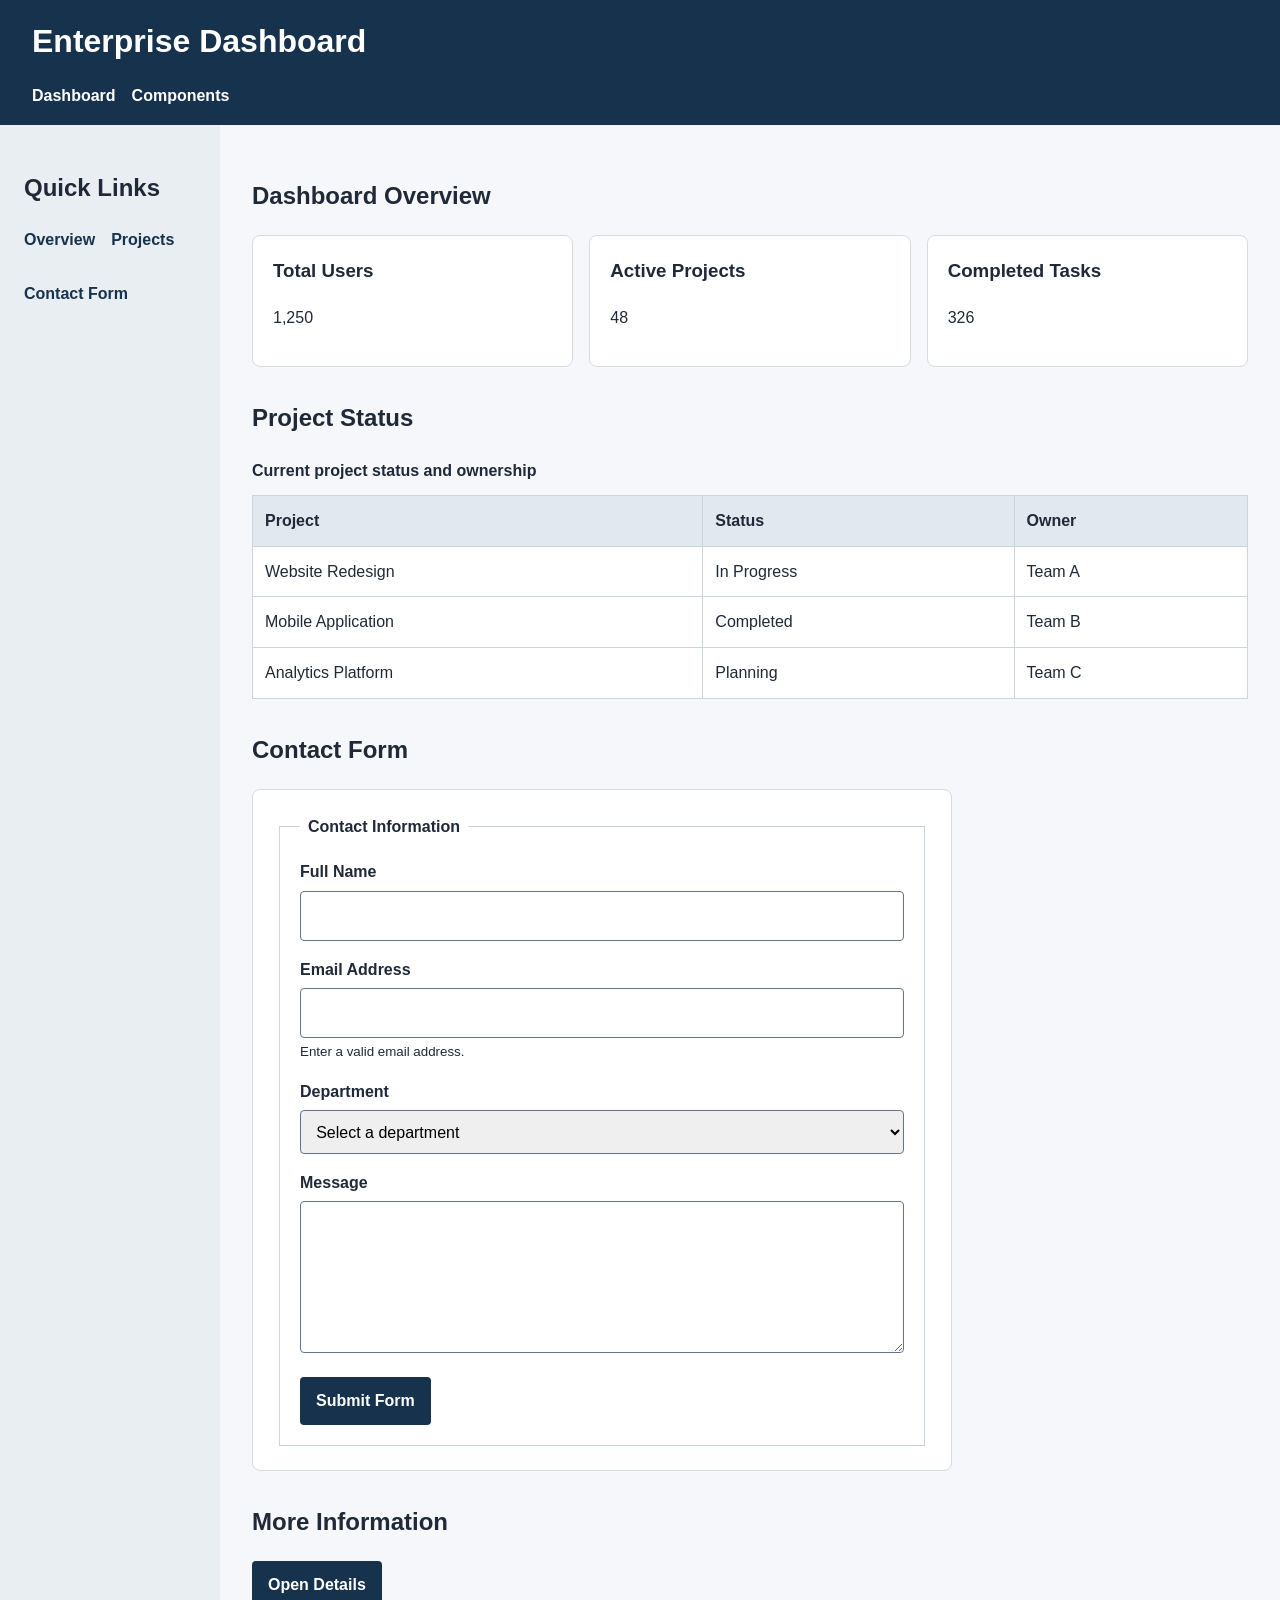
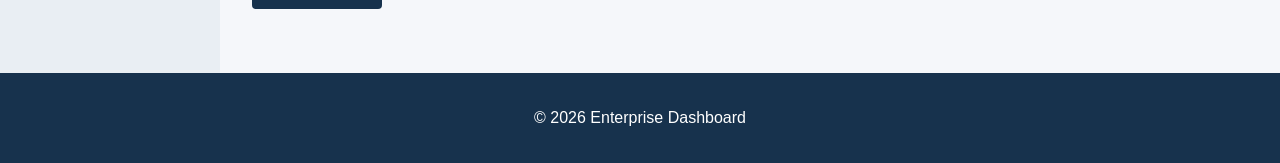
==== index.html @ 15814608 "Add initial enterprise dashboard HTML structure This file contains the complete structure and stylin" ====
<!DOCTYPE html>
<html lang="en">
<head>
    <meta charset="UTF-8">
    <meta name="viewport" content="width=device-width, initial-scale=1.0">
    <meta
        name="description"
        content="Accessible enterprise dashboard built with semantic HTML5."
    >
    <title>Enterprise Dashboard</title>

    <style>
        * {
            box-sizing: border-box;
        }

        body {
            margin: 0;
            font-family: Arial, sans-serif;
            line-height: 1.6;
            background: #f5f7fa;
            color: #1f2937;
        }

        header {
            background: #17324d;
            color: white;
            padding: 1rem 2rem;
        }

        header h1 {
            margin: 0 0 1rem;
        }

        nav ul {
            display: flex;
            flex-wrap: wrap;
            gap: 1rem;
            list-style: none;
            padding: 0;
            margin: 0;
        }

        nav a {
            color: white;
            text-decoration: none;
            font-weight: bold;
        }

        nav a:focus,
        button:focus,
        input:focus,
        select:focus,
        textarea:focus {
            outline: 3px solid #f4b400;
            outline-offset: 2px;
        }

        .layout {
            display: grid;
            grid-template-columns: 220px 1fr;
            min-height: 70vh;
        }

        aside {
            background: #e9eef3;
            padding: 1.5rem;
        }

        aside ul {
            list-style: none;
            padding: 0;
        }

        aside li {
            margin-bottom: 0.75rem;
        }

        aside a {
            color: #17324d;
            font-weight: bold;
        }

        main {
            padding: 2rem;
            max-width: 1200px;
        }

        section {
            margin-bottom: 2rem;
        }

        .cards {
            display: grid;
            grid-template-columns: repeat(3, 1fr);
            gap: 1rem;
        }

        article {
            background: white;
            border: 1px solid #d5dbe1;
            border-radius: 8px;
            padding: 1.25rem;
        }

        article h3 {
            margin-top: 0;
        }

        table {
            width: 100%;
            border-collapse: collapse;
            background: white;
        }

        caption {
            text-align: left;
            font-weight: bold;
            margin-bottom: 0.75rem;
        }

        th,
        td {
            border: 1px solid #cbd5e1;
            padding: 0.75rem;
            text-align: left;
        }

        th {
            background: #e2e8f0;
        }

        form {
            background: white;
            padding: 1.5rem;
            border: 1px solid #d5dbe1;
            border-radius: 8px;
            max-width: 700px;
        }

        fieldset {
            border: 1px solid #cbd5e1;
            padding: 1.25rem;
        }

        legend {
            font-weight: bold;
            padding: 0 0.5rem;
        }

        .form-group {
            margin-bottom: 1rem;
        }

        label {
            display: block;
            font-weight: bold;
            margin-bottom: 0.35rem;
        }

        input,
        select,
        textarea {
            width: 100%;
            padding: 0.7rem;
            border: 1px solid #64748b;
            border-radius: 4px;
            font: inherit;
        }

        button {
            background: #17324d;
            color: white;
            border: 0;
            padding: 0.7rem 1rem;
            border-radius: 4px;
            cursor: pointer;
            font: inherit;
            font-weight: bold;
        }

        button:hover {
            opacity: 0.9;
        }

        dialog {
            width: min(90%, 500px);
            border: 0;
            border-radius: 8px;
            padding: 1.5rem;
            box-shadow: 0 10px 30px rgba(0, 0, 0, 0.25);
        }

        dialog::backdrop {
            background: rgba(0, 0, 0, 0.5);
        }

        footer {
            background: #17324d;
            color: white;
            text-align: center;
            padding: 1rem;
        }

        @media (max-width: 800px) {
            .layout {
                grid-template-columns: 1fr;
            }

            .cards {
                grid-template-columns: 1fr;
            }

            main {
                padding: 1rem;
            }
        }
    </style>
</head>

<body>

<header>
    <h1>Enterprise Dashboard</h1>

    <nav aria-label="Main navigation">
        <ul>
            <li><a href="index.html">Dashboard</a></li>
            <li><a href="components.html">Components</a></li>
        </ul>
    </nav>
</header>

<div class="layout">

    <aside aria-label="Sidebar navigation">
        <h2>Quick Links</h2>

        <nav aria-label="Sidebar navigation">
            <ul>
                <li><a href="#overview">Overview</a></li>
                <li><a href="#projects">Projects</a></li>
                <li><a href="#contact">Contact Form</a></li>
            </ul>
        </nav>
    </aside>

    <main>

        <section id="overview" aria-labelledby="overview-heading">
            <h2 id="overview-heading">Dashboard Overview</h2>

            <div class="cards">

                <article>
                    <h3>Total Users</h3>
                    <p>1,250</p>
                </article>

                <article>
                    <h3>Active Projects</h3>
                    <p>48</p>
                </article>

                <article>
                    <h3>Completed Tasks</h3>
                    <p>326</p>
                </article>

            </div>
        </section>

        <section id="projects" aria-labelledby="projects-heading">
            <h2 id="projects-heading">Project Status</h2>

            <table>
                <caption>Current project status and ownership</caption>

                <thead>
                    <tr>
                        <th scope="col">Project</th>
                        <th scope="col">Status</th>
                        <th scope="col">Owner</th>
                    </tr>
                </thead>

                <tbody>
                    <tr>
                        <td>Website Redesign</td>
                        <td>In Progress</td>
                        <td>Team A</td>
                    </tr>

                    <tr>
                        <td>Mobile Application</td>
                        <td>Completed</td>
                        <td>Team B</td>
                    </tr>

                    <tr>
                        <td>Analytics Platform</td>
                        <td>Planning</td>
                        <td>Team C</td>
                    </tr>
                </tbody>
            </table>
        </section>

        <section id="contact" aria-labelledby="contact-heading">
            <h2 id="contact-heading">Contact Form</h2>

            <form action="#" method="post">

                <fieldset>
                    <legend>Contact Information</legend>

                    <div class="form-group">
                        <label for="full-name">Full Name</label>
                        <input
                            type="text"
                            id="full-name"
                            name="full-name"
                            autocomplete="name"
                            required
                            aria-required="true"
                        >
                    </div>

                    <div class="form-group">
                        <label for="email">Email Address</label>
                        <input
                            type="email"
                            id="email"
                            name="email"
                            autocomplete="email"
                            required
                            aria-required="true"
                            aria-describedby="email-help"
                        >
                        <small id="email-help">
                            Enter a valid email address.
                        </small>
                    </div>

                    <div class="form-group">
                        <label for="department">Department</label>
                        <select
                            id="department"
                            name="department"
                            required
                            aria-required="true"
                        >
                            <option value="">Select a department</option>
                            <option value="sales">Sales</option>
                            <option value="support">Support</option>
                            <option value="development">Development</option>
                        </select>
                    </div>

                    <div class="form-group">
                        <label for="message">Message</label>
                        <textarea
                            id="message"
                            name="message"
                            rows="5"
                            required
                            aria-required="true"
                        ></textarea>
                    </div>

                    <button type="submit">Submit Form</button>
                </fieldset>

            </form>
        </section>

        <section aria-labelledby="dialog-heading">
            <h2 id="dialog-heading">More Information</h2>

            <button
                type="button"
                id="open-dialog"
                aria-haspopup="dialog"
            >
                Open Details
            </button>

            <dialog id="details-dialog" aria-labelledby="details-title">
                <h2 id="details-title">Dashboard Details</h2>

                <p>
                    This dashboard demonstrates semantic HTML5 structure,
                    accessible forms, tables, navigation, and modal dialog behavior.
                </p>

                <button type="button" id="close-dialog">
                    Close
                </button>
            </dialog>
        </section>

    </main>
</div>

<footer>
    <p>&copy; 2026 Enterprise Dashboard</p>
</footer>

<script>
    const dialog = document.getElementById("details-dialog");
    const openButton = document.getElementById("open-dialog");
    const closeButton = document.getElementById("close-dialog");

    openButton.addEventListener("click", function () {
        dialog.showModal();
    });

    closeButton.addEventListener("click", function () {
        dialog.close();
    });
</script>

</body>
</html>
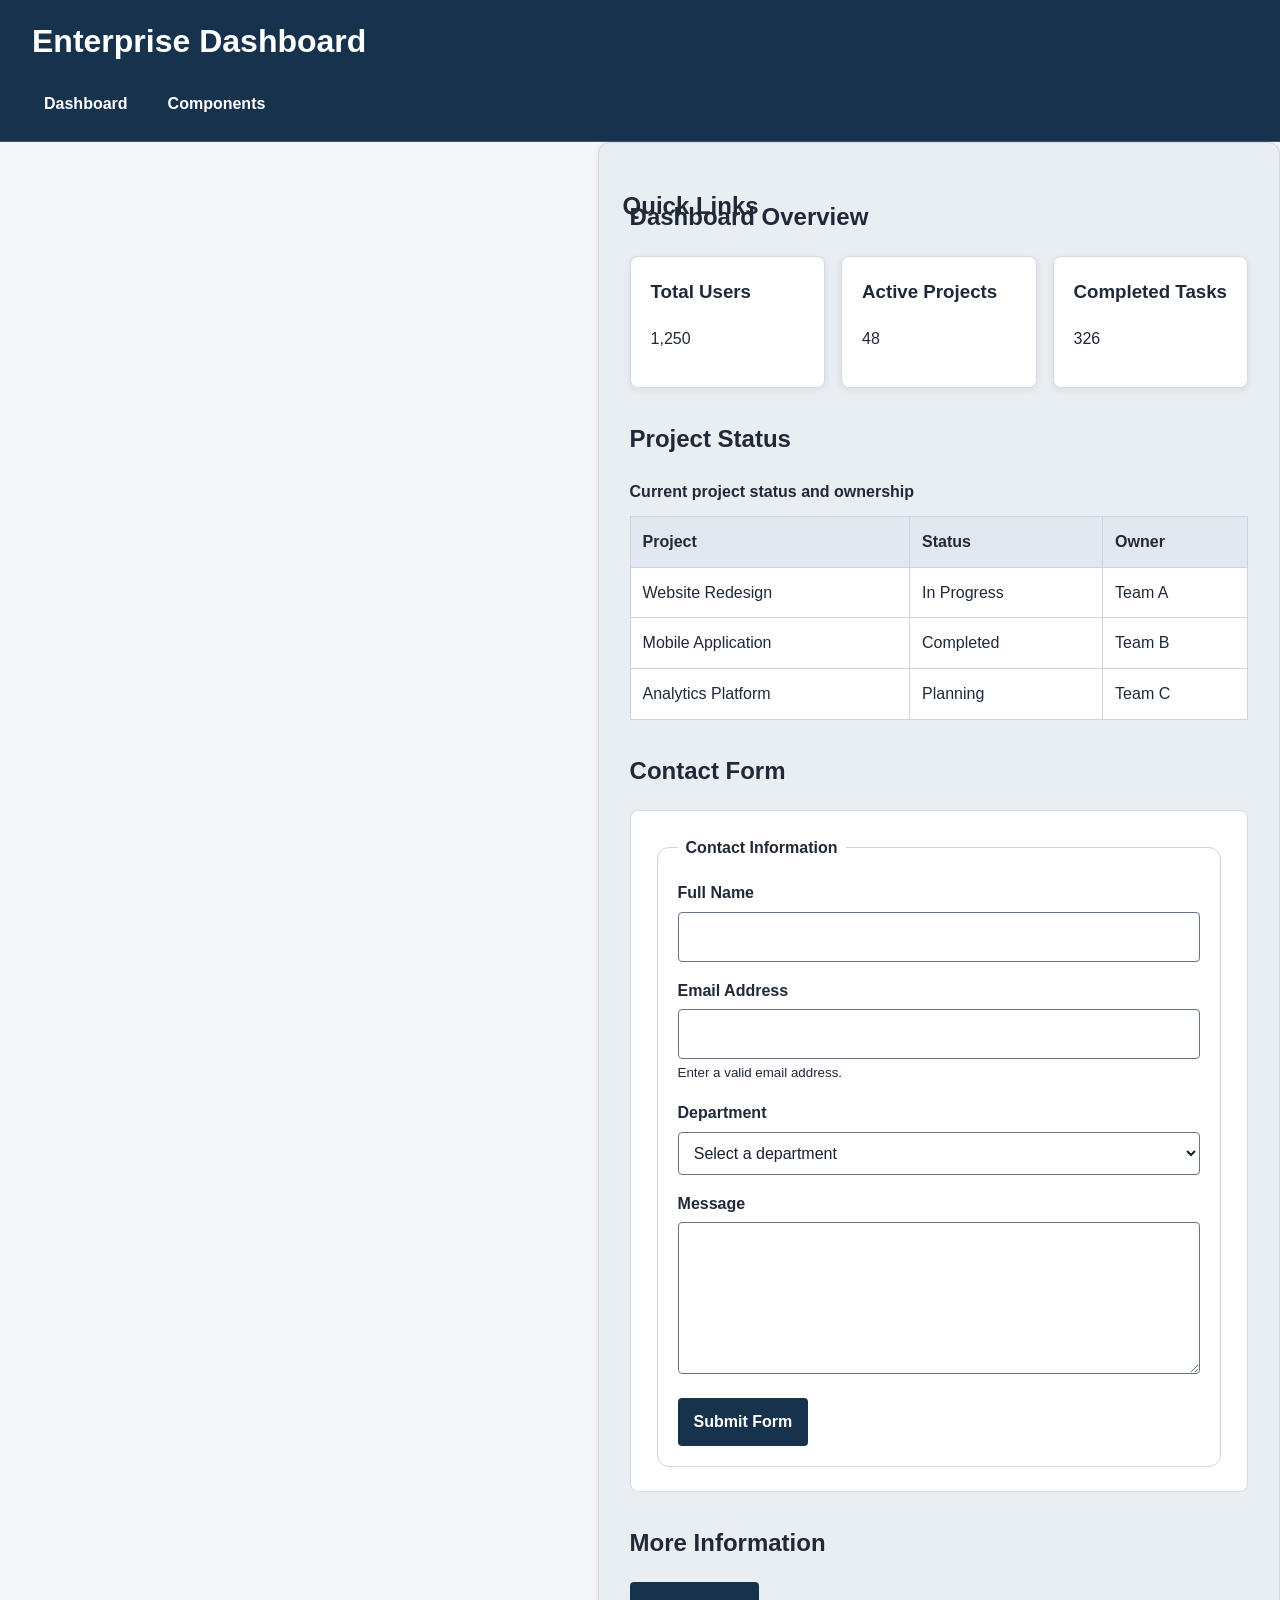
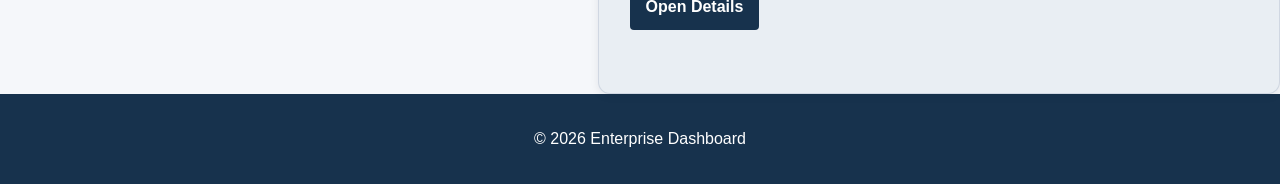
==== commit 8090fd39: "Add stylesheet link to index.html" ====
--- a/index.html
+++ b/index.html
@@ -3,11 +3,13 @@
 <head>
     <meta charset="UTF-8">
     <meta name="viewport" content="width=device-width, initial-scale=1.0">
+    <link rel="stylesheet" href="style.css">
     <meta
         name="description"
         content="Accessible enterprise dashboard built with semantic HTML5."
     >
     <title>Enterprise Dashboard</title>
+    
 
     <style>
         * {
@@ -322,7 +324,6 @@
                             name="full-name"
                             autocomplete="name"
                             required
-                            aria-required="true"
                         >
                     </div>
 
@@ -334,7 +335,6 @@
                             name="email"
                             autocomplete="email"
                             required
-                            aria-required="true"
                             aria-describedby="email-help"
                         >
                         <small id="email-help">
@@ -348,7 +348,6 @@
                             id="department"
                             name="department"
                             required
-                            aria-required="true"
                         >
                             <option value="">Select a department</option>
                             <option value="sales">Sales</option>
@@ -364,7 +363,6 @@
                             name="message"
                             rows="5"
                             required
-                            aria-required="true"
                         ></textarea>
                     </div>
 
--- a/style.css
+++ b/style.css
@@ -0,0 +1,329 @@
+/* =========================================
+   Task 4 - Responsive Design Tokens
+   Mobile-First CSS Architecture
+   ========================================= */
+
+:root {
+  --font-family: system-ui, -apple-system, BlinkMacSystemFont, "Segoe UI", sans-serif;
+
+  --color-bg: #f5f7fb;
+  --color-surface: rgba(255, 255, 255, 0.82);
+  --color-text: #172033;
+  --color-muted: #64748b;
+  --color-primary: #2563eb;
+  --color-primary-hover: #1d4ed8;
+  --color-border: rgba(148, 163, 184, 0.3);
+
+  --space-1: 0.25rem;
+  --space-2: 0.5rem;
+  --space-3: 0.75rem;
+  --space-4: 1rem;
+  --space-5: 1.5rem;
+  --space-6: 2rem;
+  --space-7: 3rem;
+
+  --radius-sm: 0.5rem;
+  --radius-md: 0.75rem;
+  --radius-lg: 1rem;
+
+  --shadow-sm: 0 2px 8px rgba(15, 23, 42, 0.08);
+  --shadow-md: 0 8px 24px rgba(15, 23, 42, 0.12);
+
+  --transition: 180ms ease;
+}
+
+[data-theme="dark"] {
+  --color-bg: #0f172a;
+  --color-surface: rgba(30, 41, 59, 0.82);
+  --color-text: #f8fafc;
+  --color-muted: #cbd5e1;
+  --color-primary: #60a5fa;
+  --color-primary-hover: #93c5fd;
+  --color-border: rgba(148, 163, 184, 0.25);
+}
+
+* {
+  box-sizing: border-box;
+}
+
+html {
+  color-scheme: light;
+  scroll-behavior: smooth;
+}
+
+html[data-theme="dark"] {
+  color-scheme: dark;
+}
+
+body {
+  margin: 0;
+  min-width: 320px;
+  overflow-x: hidden;
+  font-family: var(--font-family);
+  line-height: 1.6;
+  color: var(--color-text);
+  background: var(--color-bg);
+}
+
+img,
+svg {
+  max-width: 100%;
+  height: auto;
+}
+
+button,
+input,
+select,
+textarea {
+  font: inherit;
+}
+
+button {
+  cursor: pointer;
+}
+
+:focus-visible {
+  outline: 3px solid var(--color-primary);
+  outline-offset: 3px;
+}
+
+/* Main layout - mobile first */
+.dashboard {
+  display: flex;
+  flex-direction: column;
+  min-height: 100vh;
+}
+
+header {
+  padding: var(--space-4);
+  border-bottom: 1px solid var(--color-border);
+  background: var(--color-surface);
+  backdrop-filter: blur(14px);
+  -webkit-backdrop-filter: blur(14px);
+}
+
+nav ul {
+  display: flex;
+  flex-wrap: wrap;
+  gap: var(--space-2);
+  margin: 0;
+  padding: 0;
+  list-style: none;
+}
+
+nav a {
+  display: inline-block;
+  padding: var(--space-2) var(--space-3);
+  color: var(--color-text);
+  text-decoration: none;
+  border-radius: var(--radius-sm);
+  transition:
+    background var(--transition),
+    transform var(--transition);
+}
+
+nav a:hover {
+  background: var(--color-border);
+  transform: translateY(-1px);
+}
+
+main {
+  width: 100%;
+  max-width: 1440px;
+  margin-inline: auto;
+  padding: var(--space-4);
+}
+
+aside {
+  padding: var(--space-4);
+  border: 1px solid var(--color-border);
+  border-radius: var(--radius-md);
+  background: var(--color-surface);
+  box-shadow: var(--shadow-sm);
+}
+
+section {
+  margin-block: var(--space-5);
+}
+
+/* Flexible card/grid system */
+.dashboard-grid,
+.cards,
+.card-grid {
+  display: grid;
+  grid-template-columns: 1fr;
+  gap: var(--space-4);
+}
+
+article {
+  min-width: 0;
+  padding: var(--space-4);
+  border: 1px solid var(--color-border);
+  border-radius: var(--radius-md);
+  background: var(--color-surface);
+  box-shadow: var(--shadow-sm);
+  backdrop-filter: blur(12px);
+  -webkit-backdrop-filter: blur(12px);
+  transition:
+    transform var(--transition),
+    box-shadow var(--transition);
+}
+
+article:hover {
+  transform: translateY(-2px);
+  box-shadow: var(--shadow-md);
+}
+
+/* Flexbox utilities */
+.flex {
+  display: flex;
+  flex-wrap: wrap;
+  gap: var(--space-4);
+  align-items: center;
+}
+
+.flex-between {
+  display: flex;
+  flex-wrap: wrap;
+  justify-content: space-between;
+  gap: var(--space-4);
+  align-items: center;
+}
+
+/* Forms */
+form {
+  display: grid;
+  gap: var(--space-4);
+}
+
+fieldset {
+  min-width: 0;
+  border: 1px solid var(--color-border);
+  border-radius: var(--radius-md);
+  padding: var(--space-4);
+}
+
+input,
+select,
+textarea {
+  width: 100%;
+  max-width: 100%;
+  padding: var(--space-3);
+  color: var(--color-text);
+  background: var(--color-surface);
+  border: 1px solid var(--color-border);
+  border-radius: var(--radius-sm);
+}
+
+button,
+.button {
+  padding: var(--space-3) var(--space-4);
+  color: #fff;
+  background: var(--color-primary);
+  border: 0;
+  border-radius: var(--radius-sm);
+  transition:
+    background var(--transition),
+    transform var(--transition);
+}
+
+button:hover,
+.button:hover {
+  background: var(--color-primary-hover);
+  transform: translateY(-1px);
+}
+
+/* Tables */
+.table-wrapper {
+  width: 100%;
+  overflow-x: auto;
+  -webkit-overflow-scrolling: touch;
+}
+
+table {
+  width: 100%;
+  min-width: 600px;
+  border-collapse: collapse;
+}
+
+th,
+td {
+  padding: var(--space-3);
+  text-align: left;
+  border-bottom: 1px solid var(--color-border);
+}
+
+/* 320px+ */
+@media (min-width: 320px) {
+  main {
+    padding: var(--space-5);
+  }
+}
+
+/* 768px+ */
+@media (min-width: 768px) {
+  .dashboard {
+    display: grid;
+    grid-template-columns: 220px minmax(0, 1fr);
+    grid-template-areas:
+      "header header"
+      "aside main"
+      "footer footer";
+  }
+
+  header {
+    grid-area: header;
+  }
+
+  aside {
+    grid-area: aside;
+  }
+
+  main {
+    grid-area: main;
+    padding: var(--space-6);
+  }
+
+  .dashboard-grid,
+  .cards,
+  .card-grid {
+    grid-template-columns: repeat(2, minmax(0, 1fr));
+  }
+}
+
+/* 1024px+ */
+@media (min-width: 1024px) {
+  .dashboard-grid,
+  .cards,
+  .card-grid {
+    grid-template-columns: repeat(3, minmax(0, 1fr));
+  }
+
+  main {
+    padding: var(--space-7);
+  }
+}
+
+/* 1440px+ */
+@media (min-width: 1440px) {
+  main {
+    padding: var(--space-7);
+  }
+
+  .dashboard-grid,
+  .cards,
+  .card-grid {
+    grid-template-columns: repeat(4, minmax(0, 1fr));
+  }
+}
+
+/* Reduced motion accessibility */
+@media (prefers-reduced-motion: reduce) {
+  *,
+  *::before,
+  *::after {
+    scroll-behavior: auto !important;
+    transition-duration: 0.01ms !important;
+    animation-duration: 0.01ms !important;
+  }
+}
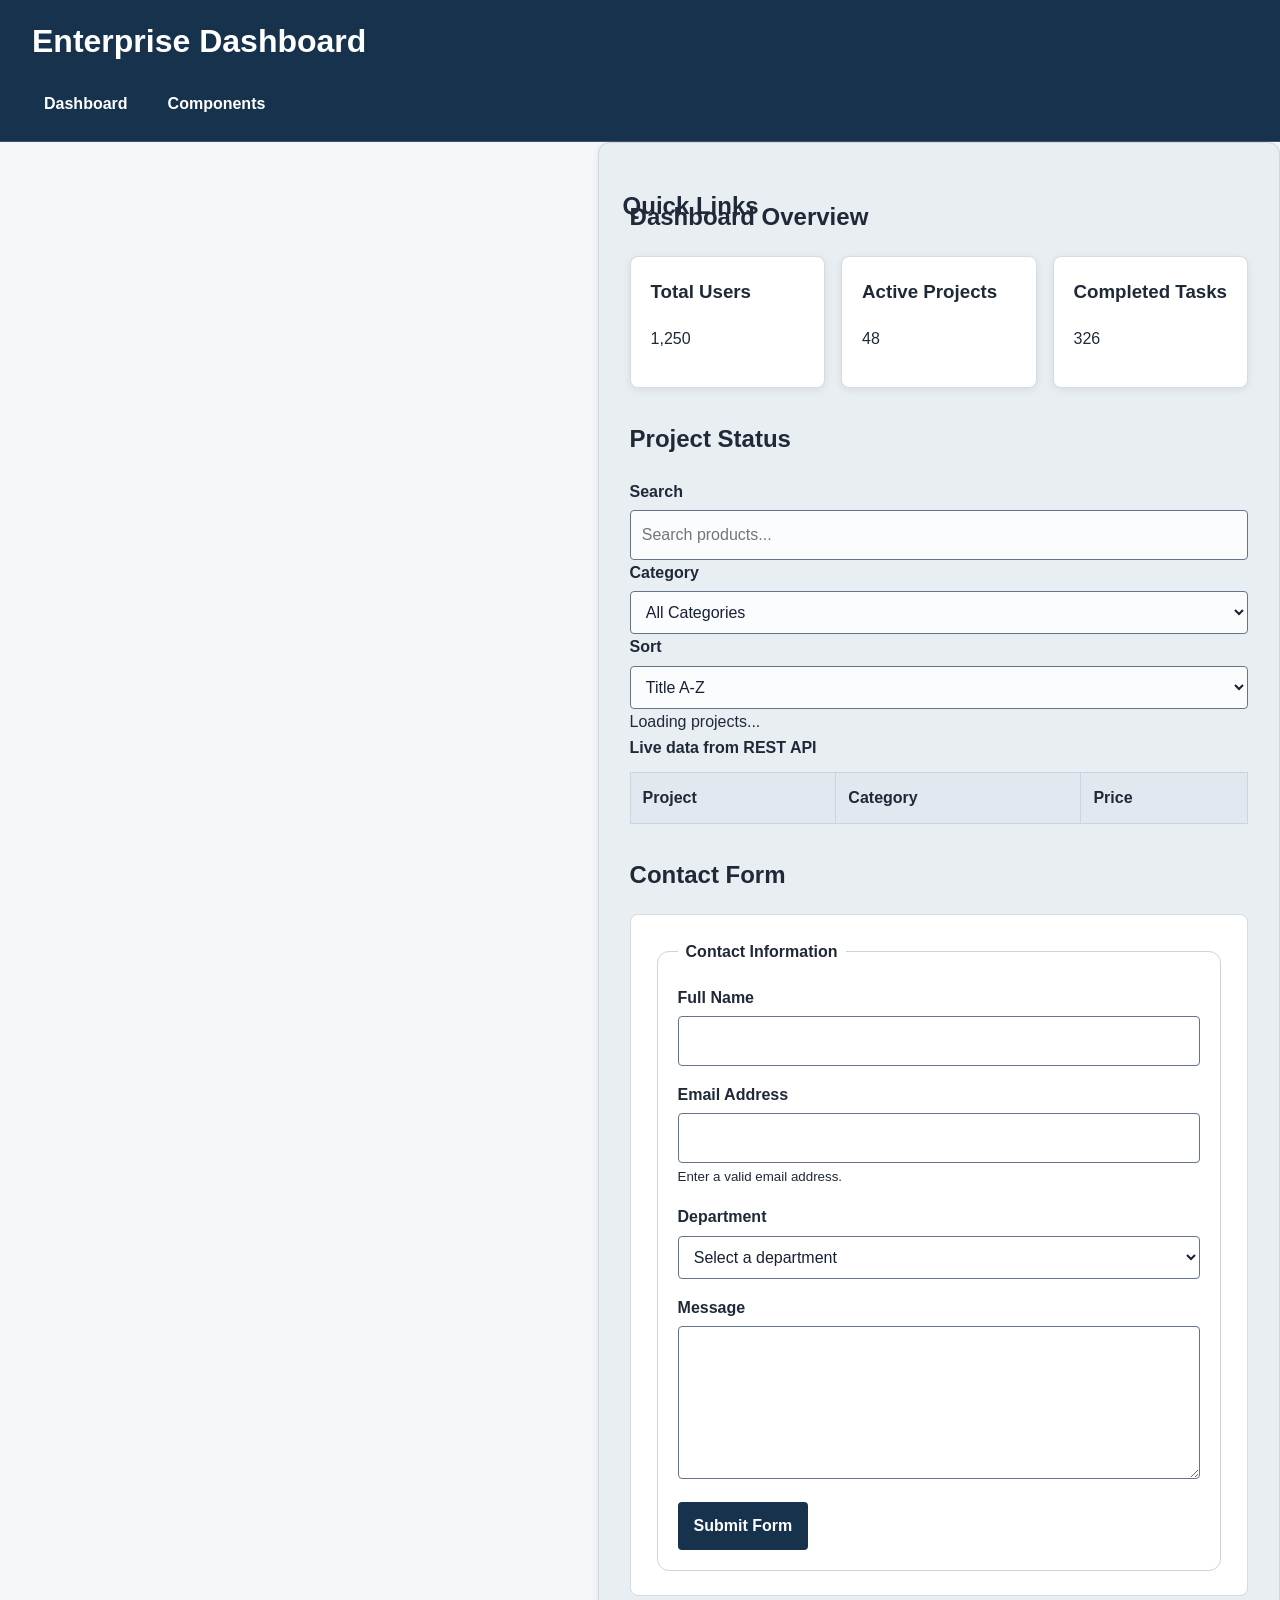
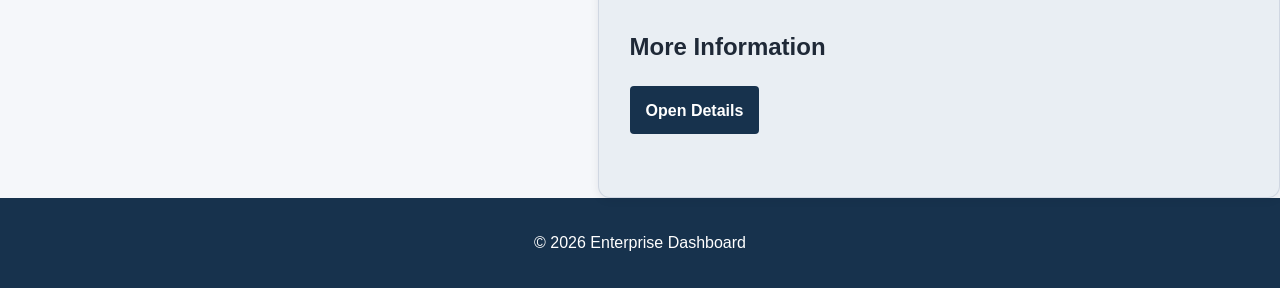
==== commit 4c19eef3: "Enhance project section with controls and states Added project controls for searching, filtering, an" ====
--- a/index.html
+++ b/index.html
@@ -273,41 +273,56 @@
         </section>
 
         <section id="projects" aria-labelledby="projects-heading">
-            <h2 id="projects-heading">Project Status</h2>
-
-            <table>
-                <caption>Current project status and ownership</caption>
-
-                <thead>
-                    <tr>
-                        <th scope="col">Project</th>
-                        <th scope="col">Status</th>
-                        <th scope="col">Owner</th>
-                    </tr>
-                </thead>
-
-                <tbody>
-                    <tr>
-                        <td>Website Redesign</td>
-                        <td>In Progress</td>
-                        <td>Team A</td>
-                    </tr>
-
-                    <tr>
-                        <td>Mobile Application</td>
-                        <td>Completed</td>
-                        <td>Team B</td>
-                    </tr>
-
-                    <tr>
-                        <td>Analytics Platform</td>
-                        <td>Planning</td>
-                        <td>Team C</td>
-                    </tr>
-                </tbody>
-            </table>
-        </section>
-
+    <h2 id="projects-heading">Project Status</h2>
+
+    <div class="project-controls">
+        <label for="project-search">Search</label>
+        <input
+            type="search"
+            id="project-search"
+            placeholder="Search products..."
+        >
+
+        <label for="category-filter">Category</label>
+        <select id="category-filter">
+            <option value="all">All Categories</option>
+        </select>
+
+        <label for="sort-projects">Sort</label>
+        <select id="sort-projects">
+            <option value="title-asc">Title A-Z</option>
+            <option value="title-desc">Title Z-A</option>
+            <option value="price-asc">Price Low-High</option>
+            <option value="price-desc">Price High-Low</option>
+        </select>
+    </div>
+
+    <div id="loading-state" aria-live="polite">
+        Loading projects...
+    </div>
+
+    <div
+        id="error-state"
+        role="alert"
+        hidden
+    ></div>
+
+    <table>
+        <caption>Live data from REST API</caption>
+
+        <thead>
+            <tr>
+                <th scope="col">Project</th>
+                <th scope="col">Category</th>
+                <th scope="col">Price</th>
+            </tr>
+        </thead>
+
+        <tbody id="project-table-body">
+        </tbody>
+    </table>
+</section>
+                       
         <section id="contact" aria-labelledby="contact-heading">
             <h2 id="contact-heading">Contact Form</h2>
 
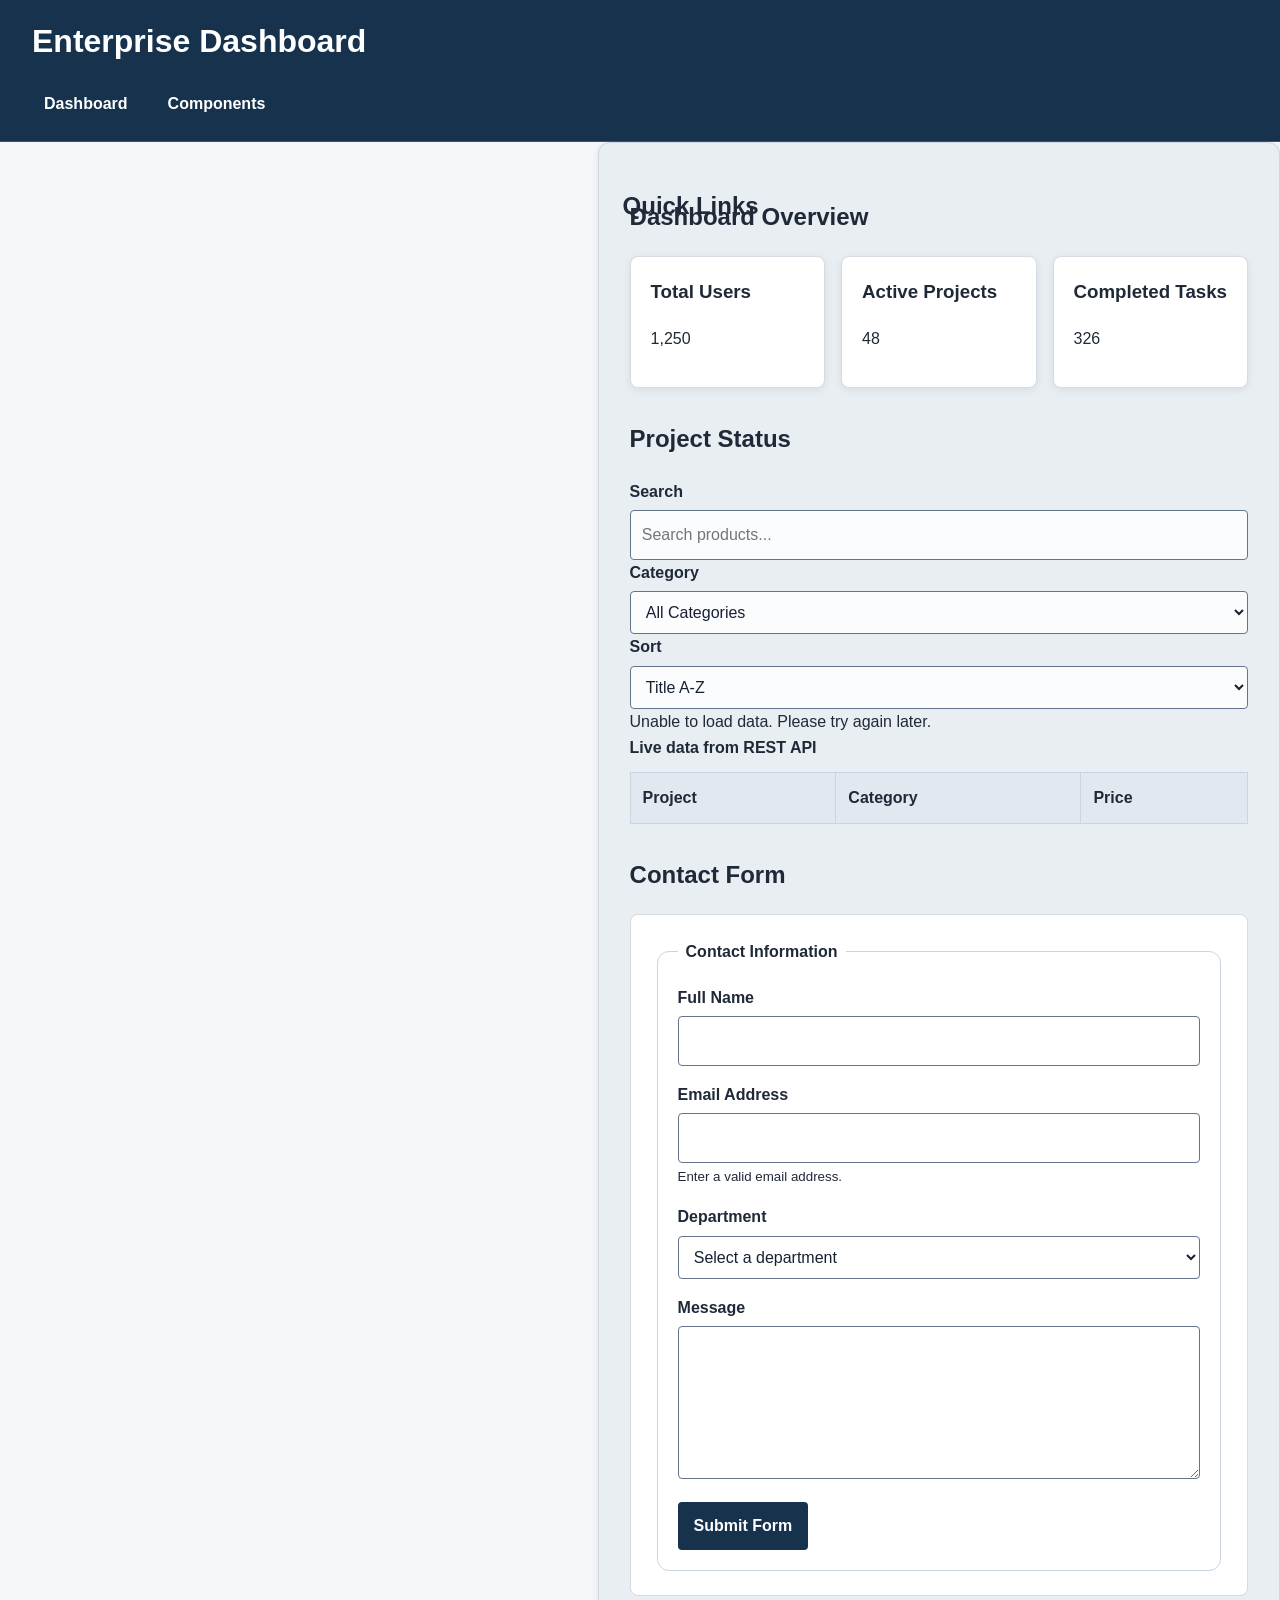
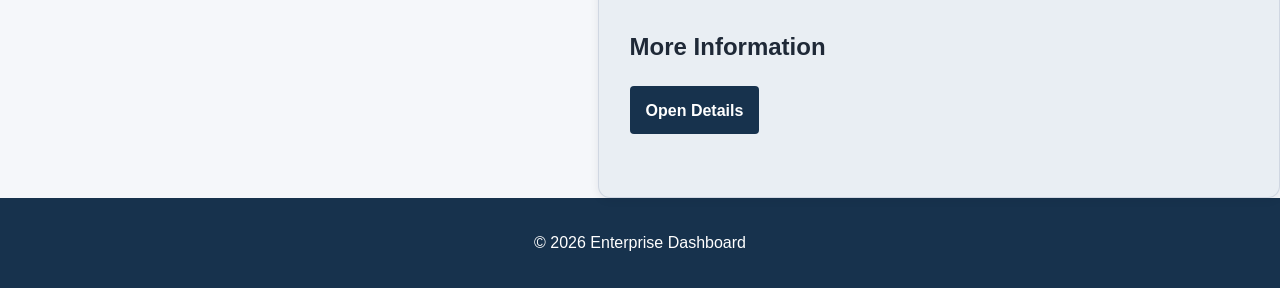
==== commit 414f3fc8: "Add script tag for app.js in index.html" ====
--- a/index.html
+++ b/index.html
@@ -432,6 +432,6 @@
         dialog.close();
     });
 </script>
-
+<script src="app.js"></script>
 </body>
 </html>
